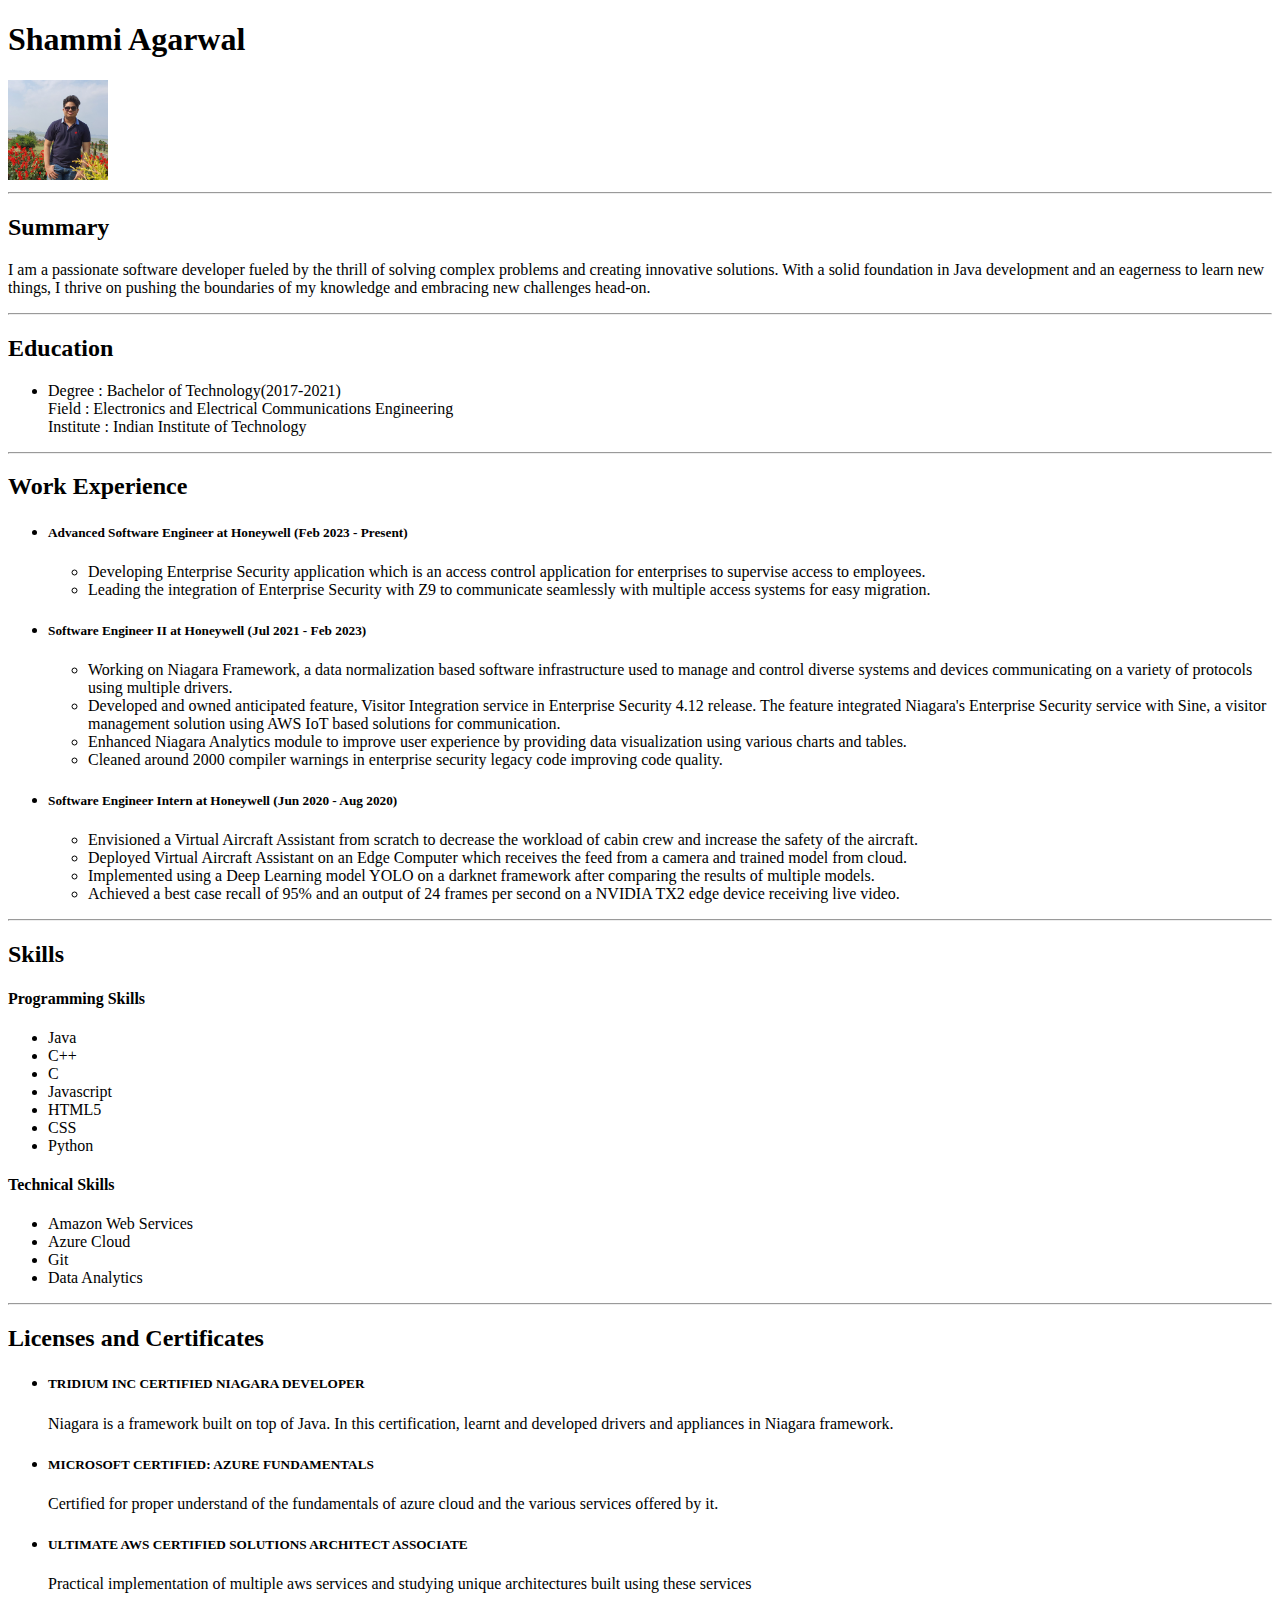
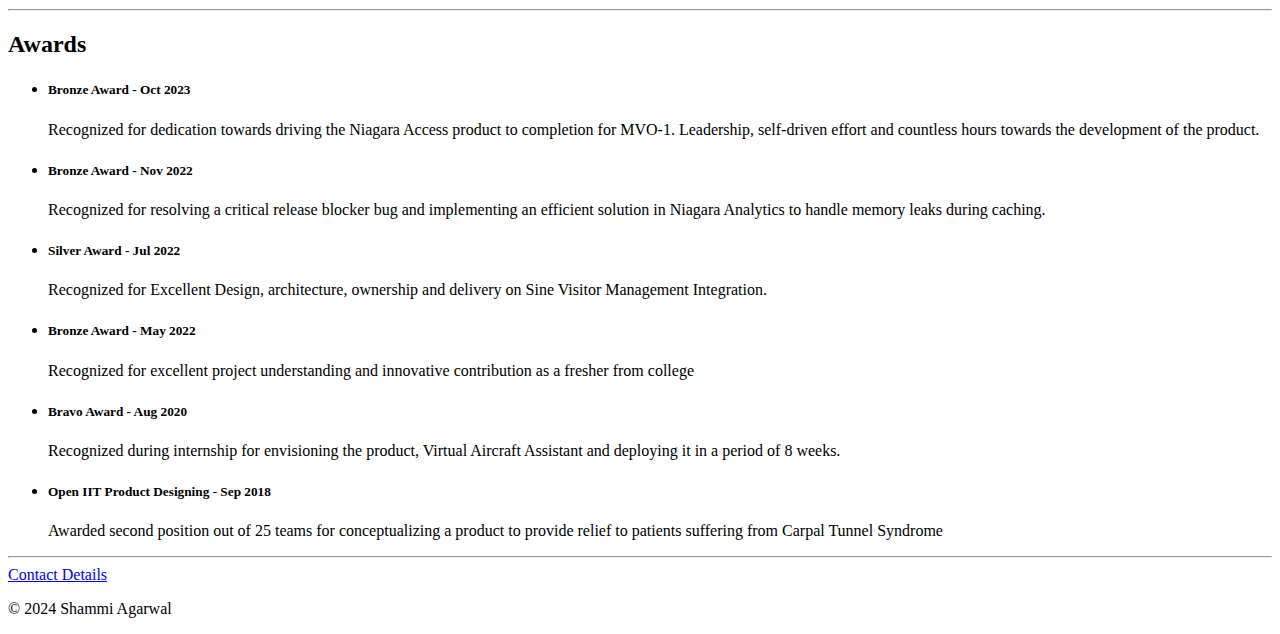
==== index.html @ 4723cfc9 "Built resume" ====
<!DOCTYPE html>
<html lang="en">
<head>
    <meta charset="UTF-8">
    <meta name="viewport" content="width=device-width, initial-scale=1.0">
    <title>My Resume</title>
</head>
<body>
    <h1>Shammi Agarwal</h1>
    <img src="./assets/images/profile.jpg" alt="profile picture" height="100">
    <hr>
    <h2>Summary</h2>
    <p>I am a passionate software developer fueled by the thrill of solving complex problems and creating innovative solutions. With a solid foundation in Java development and an eagerness to learn new things, I thrive on pushing the boundaries of my knowledge and embracing new challenges head-on.</p>
    <hr>
    <h2>Education</h2>
    <ul>
        <li>
            Degree : Bachelor of Technology(2017-2021)<br> Field : Electronics and Electrical Communications Engineering<br>
            Institute : Indian Institute of Technology
        </li>
    </ul>
    <hr>
    <h2>Work Experience</h2>
    <ul>
        <li>
            <h5>Advanced Software Engineer at Honeywell (Feb 2023 - Present)</h5>
            <ul>
                <li>Developing Enterprise Security application which is an access control application for enterprises to supervise access to employees.</li>
                <li>Leading the integration of Enterprise Security with Z9 to communicate seamlessly with multiple access systems for easy migration.</li>
            </ul>
        </li>
        <li>
            <h5>Software Engineer II at Honeywell (Jul 2021 - Feb 2023)</h5>
            <ul>
                <li>Working on Niagara Framework, a data normalization based software infrastructure used to manage and control diverse systems and
                devices communicating on a variety of protocols using multiple drivers.</li>
                <li>Developed and owned anticipated feature, Visitor Integration service in Enterprise Security 4.12 release. The feature integrated Niagara's Enterprise Security service with Sine, a visitor management solution using AWS IoT based solutions for communication.</li>
                <li>Enhanced Niagara Analytics module to improve user experience by providing data visualization using various charts and tables.</li>
                <li>Cleaned around 2000 compiler warnings in enterprise security legacy code improving code quality.</li>
            </ul>
        </li>
        <li>
            <h5>Software Engineer Intern at Honeywell (Jun 2020 - Aug 2020)</h5>
            <ul>
                <li>Envisioned a Virtual Aircraft Assistant from scratch to decrease the workload of cabin crew and increase the safety of the aircraft.</li>
                <li>Deployed Virtual Aircraft Assistant on an Edge Computer which receives the feed from a camera and trained model from cloud.</li>
                <li>Implemented using a Deep Learning model YOLO on a darknet framework after comparing the results of multiple models.</li>
                <li>Achieved a best case recall of 95% and an output of 24 frames per second on a NVIDIA TX2 edge device receiving live video.</li>
            </ul>
        </li>
    </ul>
    <hr>
    <h2>Skills</h2>
    <h4>Programming Skills</h4>
    <ul>
        <li>Java</li>
        <li>C++</li>
        <li>C</li>
        <li>Javascript</li>
        <li>HTML5</li>
        <li>CSS</li>
        <li>Python</li>
    </ul>
    <h4>Technical Skills</h4>
    <ul>
        <li>Amazon Web Services</li>
        <li>Azure Cloud</li>
        <li>Git</li>
        <li>Data Analytics</li>
    </ul>
    <hr>
    <h2>Licenses and Certificates</h2>
    <ul>
        <li>
            <h5>TRIDIUM INC CERTIFIED NIAGARA DEVELOPER</h5>
            Niagara is a framework built on top of Java. In this certification, learnt and developed drivers and appliances in Niagara framework.
        </li>
        <li>
            <h5>MICROSOFT CERTIFIED: AZURE FUNDAMENTALS</h5>
            Certified for proper understand of the fundamentals of azure cloud and the various services offered by it.
        </li>
        <li>
            <h5>ULTIMATE AWS CERTIFIED SOLUTIONS ARCHITECT ASSOCIATE</h5>
            Practical implementation of multiple aws services and studying unique architectures built using these services
        </li>
    </ul>
    <hr>
    <h2>Awards</h2>
    <ul>
        <li>
            <h5>Bronze Award - Oct 2023</h5>
            Recognized for dedication towards driving the Niagara Access product to completion for MVO-1. Leadership, self-driven effort and countless hours towards the development of the product.
        </li>
        <li>
            <h5>Bronze Award - Nov 2022</h5>
            Recognized for resolving a critical release blocker bug and implementing an efficient solution in Niagara Analytics to handle memory leaks during caching.
        </li>
        <li>
            <h5>Silver Award - Jul 2022</h5>
            Recognized for Excellent Design, architecture, ownership and delivery on Sine Visitor Management Integration.
        </li>
        <li>
            <h5>Bronze Award - May 2022</h5>
            Recognized for excellent project understanding and innovative contribution as a fresher from college
        </li>
        <li>
            <h5>Bravo Award - Aug 2020</h5>
            Recognized during internship for envisioning the product, Virtual Aircraft Assistant and deploying it in a period of 8 weeks.
        </li>
        <li>
            <h5>Open IIT Product Designing - Sep 2018</h5>
            Awarded second position out of 25 teams for conceptualizing a product to provide relief to patients suffering from Carpal Tunnel Syndrome
        </li>
    </ul>
    <hr>
    <a href="./public/contacts.html">Contact Details</a>
    <footer>
        <p>© 2024 Shammi Agarwal</p>
    </footer>
</body>
</html>
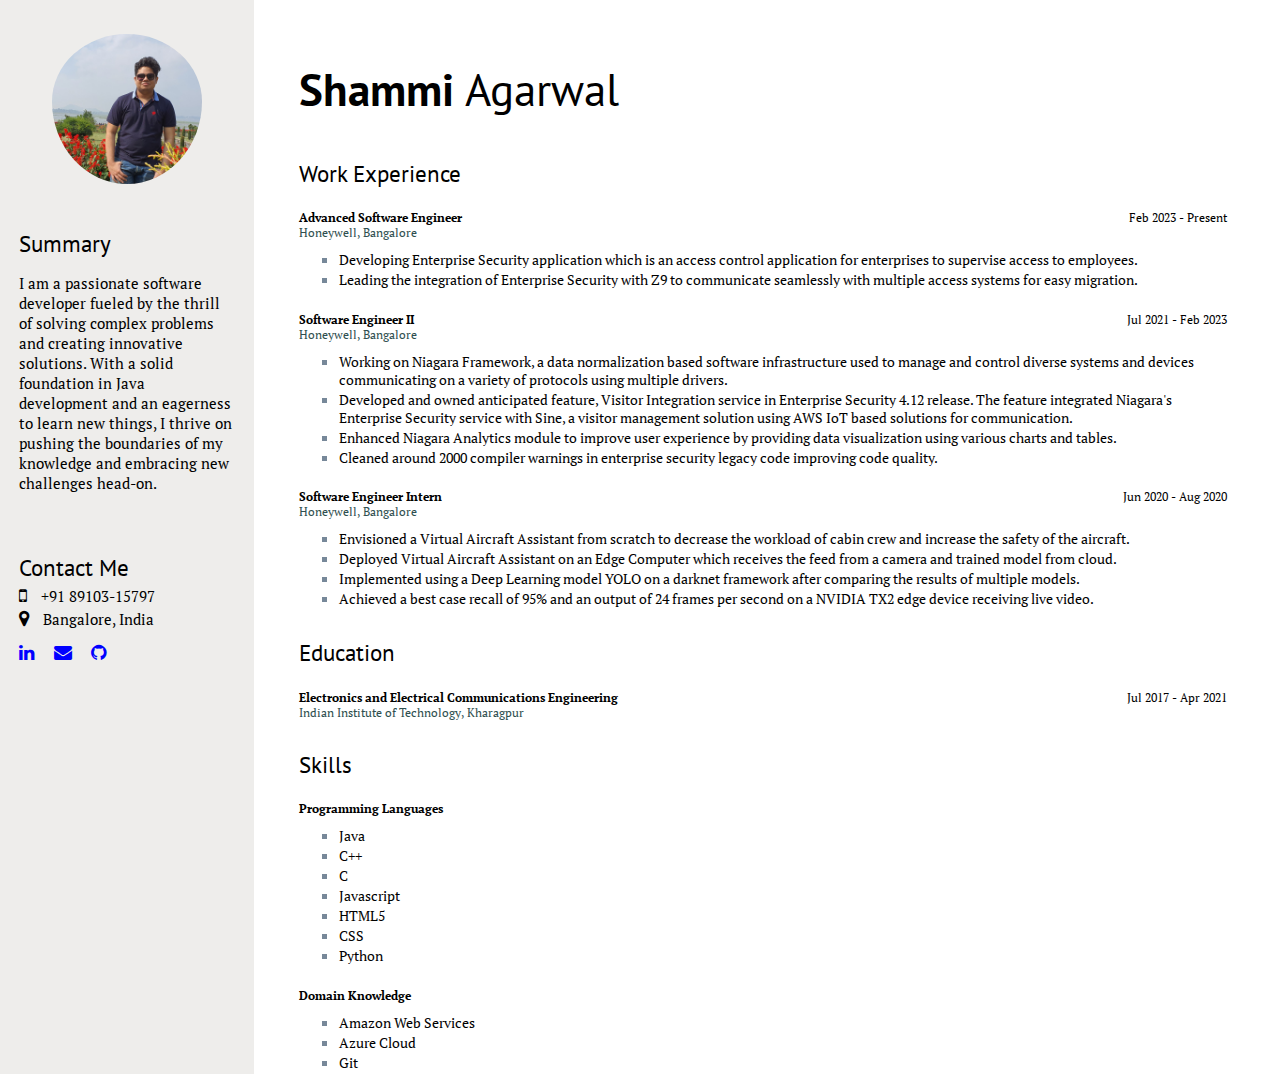
==== commit 8477e869: "Updated resume with css components" ====
--- a/index.html
+++ b/index.html
@@ -1,121 +1,310 @@
 <!DOCTYPE html>
 <html lang="en">
-<head>
-    <meta charset="UTF-8">
-    <meta name="viewport" content="width=device-width, initial-scale=1.0">
+  <head>
+    <meta charset="UTF-8" />
+    <meta name="viewport" content="width=device-width, initial-scale=1.0" />
+    <link
+      rel="stylesheet"
+      href="https://cdnjs.cloudflare.com/ajax/libs/font-awesome/4.7.0/css/font-awesome.min.css"
+    />
+    <link rel="stylesheet" href="./style/styles.css" />
+    <link rel="preconnect" href="https://fonts.googleapis.com" />
+    <link rel="preconnect" href="https://fonts.gstatic.com" crossorigin />
+    <link
+      href="https://fonts.googleapis.com/css2?family=PT+Sans&family=PT+Serif&display=swap"
+      rel="stylesheet"
+    />
     <title>My Resume</title>
-</head>
-<body>
-    <h1>Shammi Agarwal</h1>
-    <img src="./assets/images/profile.jpg" alt="profile picture" height="100">
-    <hr>
-    <h2>Summary</h2>
-    <p>I am a passionate software developer fueled by the thrill of solving complex problems and creating innovative solutions. With a solid foundation in Java development and an eagerness to learn new things, I thrive on pushing the boundaries of my knowledge and embracing new challenges head-on.</p>
-    <hr>
-    <h2>Education</h2>
-    <ul>
-        <li>
-            Degree : Bachelor of Technology(2017-2021)<br> Field : Electronics and Electrical Communications Engineering<br>
-            Institute : Indian Institute of Technology
-        </li>
-    </ul>
-    <hr>
-    <h2>Work Experience</h2>
-    <ul>
-        <li>
-            <h5>Advanced Software Engineer at Honeywell (Feb 2023 - Present)</h5>
-            <ul>
-                <li>Developing Enterprise Security application which is an access control application for enterprises to supervise access to employees.</li>
-                <li>Leading the integration of Enterprise Security with Z9 to communicate seamlessly with multiple access systems for easy migration.</li>
-            </ul>
-        </li>
-        <li>
-            <h5>Software Engineer II at Honeywell (Jul 2021 - Feb 2023)</h5>
-            <ul>
-                <li>Working on Niagara Framework, a data normalization based software infrastructure used to manage and control diverse systems and
-                devices communicating on a variety of protocols using multiple drivers.</li>
-                <li>Developed and owned anticipated feature, Visitor Integration service in Enterprise Security 4.12 release. The feature integrated Niagara's Enterprise Security service with Sine, a visitor management solution using AWS IoT based solutions for communication.</li>
-                <li>Enhanced Niagara Analytics module to improve user experience by providing data visualization using various charts and tables.</li>
-                <li>Cleaned around 2000 compiler warnings in enterprise security legacy code improving code quality.</li>
-            </ul>
-        </li>
-        <li>
-            <h5>Software Engineer Intern at Honeywell (Jun 2020 - Aug 2020)</h5>
-            <ul>
-                <li>Envisioned a Virtual Aircraft Assistant from scratch to decrease the workload of cabin crew and increase the safety of the aircraft.</li>
-                <li>Deployed Virtual Aircraft Assistant on an Edge Computer which receives the feed from a camera and trained model from cloud.</li>
-                <li>Implemented using a Deep Learning model YOLO on a darknet framework after comparing the results of multiple models.</li>
-                <li>Achieved a best case recall of 95% and an output of 24 frames per second on a NVIDIA TX2 edge device receiving live video.</li>
-            </ul>
-        </li>
-    </ul>
-    <hr>
-    <h2>Skills</h2>
-    <h4>Programming Skills</h4>
-    <ul>
-        <li>Java</li>
-        <li>C++</li>
-        <li>C</li>
-        <li>Javascript</li>
-        <li>HTML5</li>
-        <li>CSS</li>
-        <li>Python</li>
-    </ul>
-    <h4>Technical Skills</h4>
-    <ul>
-        <li>Amazon Web Services</li>
-        <li>Azure Cloud</li>
-        <li>Git</li>
-        <li>Data Analytics</li>
-    </ul>
-    <hr>
-    <h2>Licenses and Certificates</h2>
-    <ul>
-        <li>
-            <h5>TRIDIUM INC CERTIFIED NIAGARA DEVELOPER</h5>
-            Niagara is a framework built on top of Java. In this certification, learnt and developed drivers and appliances in Niagara framework.
-        </li>
-        <li>
-            <h5>MICROSOFT CERTIFIED: AZURE FUNDAMENTALS</h5>
-            Certified for proper understand of the fundamentals of azure cloud and the various services offered by it.
-        </li>
-        <li>
-            <h5>ULTIMATE AWS CERTIFIED SOLUTIONS ARCHITECT ASSOCIATE</h5>
-            Practical implementation of multiple aws services and studying unique architectures built using these services
-        </li>
-    </ul>
-    <hr>
-    <h2>Awards</h2>
-    <ul>
-        <li>
-            <h5>Bronze Award - Oct 2023</h5>
-            Recognized for dedication towards driving the Niagara Access product to completion for MVO-1. Leadership, self-driven effort and countless hours towards the development of the product.
-        </li>
-        <li>
-            <h5>Bronze Award - Nov 2022</h5>
-            Recognized for resolving a critical release blocker bug and implementing an efficient solution in Niagara Analytics to handle memory leaks during caching.
-        </li>
-        <li>
-            <h5>Silver Award - Jul 2022</h5>
-            Recognized for Excellent Design, architecture, ownership and delivery on Sine Visitor Management Integration.
-        </li>
-        <li>
-            <h5>Bronze Award - May 2022</h5>
-            Recognized for excellent project understanding and innovative contribution as a fresher from college
-        </li>
-        <li>
-            <h5>Bravo Award - Aug 2020</h5>
-            Recognized during internship for envisioning the product, Virtual Aircraft Assistant and deploying it in a period of 8 weeks.
-        </li>
-        <li>
-            <h5>Open IIT Product Designing - Sep 2018</h5>
-            Awarded second position out of 25 teams for conceptualizing a product to provide relief to patients suffering from Carpal Tunnel Syndrome
-        </li>
-    </ul>
-    <hr>
-    <a href="./public/contacts.html">Contact Details</a>
-    <footer>
-        <p>© 2024 Shammi Agarwal</p>
-    </footer>
-</body>
-</html>+  </head>
+  <body>
+    <div class="resume">
+      <div class="about-me">
+        <img src="./assets/images/profile.jpg" alt="profile picture" />
+        <div class="summary">
+          <h2>Summary</h2>
+          <p>
+            I am a passionate software developer fueled by the thrill of solving
+            complex problems and creating innovative solutions. With a solid
+            foundation in Java development and an eagerness to learn new things,
+            I thrive on pushing the boundaries of my knowledge and embracing new
+            challenges head-on.
+          </p>
+        </div>
+        <div class="contact">
+          <h2>Contact Me</h2>
+          <span>
+            <i class="fa fa-mobile"></i>
+            +91 89103-15797
+          </span>
+          <span>
+            <i class="fa fa-map-marker"></i>
+            Bangalore, India
+          </span>
+          <div>
+            <a
+              href="https://www.linkedin.com/in/shammi-agarwal-b02268188"
+              target="_blank"
+            >
+              <i class="fa fa-linkedin"></i>
+            </a>
+            <a href="mailto:shammi2k@gmail.com" target="_blank">
+              <i class="fa fa-envelope"></i>
+            </a>
+            <a href="https://github.com/Shammi2k" target="_blank">
+              <i class="fa fa-github"></i>
+            </a>
+          </div>
+        </div>
+      </div>
+      <div class="resume-main">
+        <h1><span>Shammi</span> Agarwal</h1>
+        <div class="resume-content">
+          <div class="experience">
+            <h2>Work Experience</h2>
+            <div class="bullet">
+              <div class="title">
+                <div class="first-line">
+                  <div class="name">Advanced Software Engineer</div>
+                  <div class="date">Feb 2023 - Present</div>
+                </div>
+                <div class="sub-heading">Honeywell, Bangalore</div>
+              </div>
+              <ul>
+                <li>
+                  Developing Enterprise Security application which is an access
+                  control application for enterprises to supervise access to
+                  employees.
+                </li>
+                <li>
+                  Leading the integration of Enterprise Security with Z9 to
+                  communicate seamlessly with multiple access systems for easy
+                  migration.
+                </li>
+              </ul>
+            </div>
+            <div class="bullet">
+              <div class="title">
+                <div class="first-line">
+                  <div class="name">Software Engineer II</div>
+                  <div class="date">Jul 2021 - Feb 2023</div>
+                </div>
+                <div class="sub-heading">Honeywell, Bangalore</div>
+              </div>
+              <ul>
+                <li>
+                  Working on Niagara Framework, a data normalization based
+                  software infrastructure used to manage and control diverse
+                  systems and devices communicating on a variety of protocols
+                  using multiple drivers.
+                </li>
+                <li>
+                  Developed and owned anticipated feature, Visitor Integration
+                  service in Enterprise Security 4.12 release. The feature
+                  integrated Niagara's Enterprise Security service with Sine, a
+                  visitor management solution using AWS IoT based solutions for
+                  communication.
+                </li>
+                <li>
+                  Enhanced Niagara Analytics module to improve user experience
+                  by providing data visualization using various charts and
+                  tables.
+                </li>
+                <li>
+                  Cleaned around 2000 compiler warnings in enterprise security
+                  legacy code improving code quality.
+                </li>
+              </ul>
+            </div>
+            <div class="bullet">
+              <div class="title">
+                <div class="first-line">
+                  <div class="name">Software Engineer Intern</div>
+                  <div class="date">Jun 2020 - Aug 2020</div>
+                </div>
+                <div class="sub-heading">Honeywell, Bangalore</div>
+              </div>
+              <ul>
+                <li>
+                  Envisioned a Virtual Aircraft Assistant from scratch to
+                  decrease the workload of cabin crew and increase the safety of
+                  the aircraft.
+                </li>
+                <li>
+                  Deployed Virtual Aircraft Assistant on an Edge Computer which
+                  receives the feed from a camera and trained model from cloud.
+                </li>
+                <li>
+                  Implemented using a Deep Learning model YOLO on a darknet
+                  framework after comparing the results of multiple models.
+                </li>
+                <li>
+                  Achieved a best case recall of 95% and an output of 24 frames
+                  per second on a NVIDIA TX2 edge device receiving live video.
+                </li>
+              </ul>
+            </div>
+          </div>
+          <div class="education">
+            <h2>Education</h2>
+            <div class="bullet">
+              <div class="title">
+                <div class="first-line">
+                  <div class="name">
+                    Electronics and Electrical Communications Engineering
+                  </div>
+                  <div class="date">Jul 2017 - Apr 2021</div>
+                </div>
+                <div class="sub-heading">
+                  Indian Institute of Technology, Kharagpur
+                </div>
+              </div>
+            </div>
+          </div>
+          <div class="skills">
+            <h2>Skills</h2>
+            <div class="bullet">
+              <div class="title">
+                <div class="first-line">
+                  <div class="name">Programming Languages</div>
+                </div>
+              </div>
+              <ul>
+                <li>Java</li>
+                <li>C++</li>
+                <li>C</li>
+                <li>Javascript</li>
+                <li>HTML5</li>
+                <li>CSS</li>
+                <li>Python</li>
+              </ul>
+            </div>
+            <div class="bullet">
+              <div class="title">
+                <div class="first-line">
+                  <div class="name">Domain Knowledge</div>
+                </div>
+              </div>
+              <ul>
+                <li>Amazon Web Services</li>
+                <li>Azure Cloud</li>
+                <li>Git</li>
+                <li>Data Analytics</li>
+              </ul>
+            </div>
+          </div>
+          <div class="certifications">
+            <h2>Licenses and Certificates</h2>
+            <div class="bullet">
+              <div class="title">
+                <div class="first-line">
+                  <div class="name">
+                    Tridium Inc Certified Niagara Developer
+                  </div>
+                </div>
+              </div>
+              Niagara is a framework built on top of Java. In this
+              certification, learnt and developed drivers and appliances in
+              Niagara framework.
+            </div>
+            <div class="bullet">
+              <div class="title">
+                <div class="first-line">
+                  <div class="name">
+                    Microsoft Certified: Azure Fundamentals
+                  </div>
+                </div>
+              </div>
+              Certified for proper understand of the fundamentals of azure cloud
+              and the various services offered by it.
+            </div>
+            <div class="bullet">
+              <div class="title">
+                <div class="first-line">
+                  <div class="name">
+                    Ultimate AWS Certified Solutions Architect Associate
+                  </div>
+                </div>
+              </div>
+              Practical implementation of multiple aws services and studying
+              unique architectures built using these services
+            </div>
+          </div>
+          <div class="awards">
+            <h2>Awards</h2>
+            <div class="bullet">
+              <div class="title">
+                <div class="first-line">
+                  <div class="name">Bronze Award</div>
+                  <div class="date">Oct 2023</div>
+                </div>
+                <div class="sub-heading">Honeywell, Bangalore</div>
+              </div>
+              Recognized for dedication towards driving the Niagara Access
+              product to completion for MVO-1. Leadership, self-driven effort
+              and countless hours towards the development of the product.
+            </div>
+            <div class="bullet">
+              <div class="title">
+                <div class="first-line">
+                  <div class="name">Bronze Award</div>
+                  <div class="date">Nov 2022</div>
+                </div>
+                <div class="sub-heading">Honeywell, Bangalore</div>
+              </div>
+              Recognized for resolving a critical release blocker bug and
+              implementing an efficient solution in Niagara Analytics to handle
+              memory leaks during caching.
+            </div>
+            <div class="bullet">
+              <div class="title">
+                <div class="first-line">
+                  <div class="name">Silver Award</div>
+                  <div class="date">Jul 2022</div>
+                </div>
+                <div class="sub-heading">Honeywell, Bangalore</div>
+              </div>
+              Recognized for Excellent Design, architecture, ownership and
+              delivery on Sine Visitor Management Integration.
+            </div>
+            <div class="bullet">
+              <div class="title">
+                <div class="first-line">
+                  <div class="name">Bronze Award</div>
+                  <div class="date">May 2022</div>
+                </div>
+                <div class="sub-heading">Honeywell, Bangalore</div>
+              </div>
+              Recognized for excellent project understanding and innovative
+              contribution as a fresher from college
+            </div>
+            <div class="bullet">
+              <div class="title">
+                <div class="first-line">
+                  <div class="name">Bravo Award</div>
+                  <div class="date">Aug 2020</div>
+                </div>
+                <div class="sub-heading">Honeywell, Bangalore</div>
+              </div>
+              Recognized during internship for envisioning the product, Virtual
+              Aircraft Assistant and deploying it in a period of 8 weeks.
+            </div>
+            <div class="bullet">
+              <div class="title">
+                <div class="first-line">
+                  <div class="name">Open IIT Product Designing : Silver</div>
+                  <div class="date">Sep 2018</div>
+                </div>
+                <div class="sub-heading">
+                  Indian Institute of Technology, Kharagpur
+                </div>
+              </div>
+              Awarded second position out of 25 teams for conceptualizing a
+              product to provide relief to patients suffering from Carpal Tunnel
+              Syndrome
+            </div>
+          </div>
+        </div>
+      </div>
+    </div>
+  </body>
+</html>
--- a/style/styles.css
+++ b/style/styles.css
@@ -0,0 +1,146 @@
+body {
+    margin-top: 0;
+    margin-left: 0;
+    font-family: "PT Serif", serif;
+    font-size: 1rem;
+    overflow: hidden;
+}
+
+h1 {
+    font-family: "PT Sans", sans-serif;
+    font-size: 3rem;
+    font-weight: 100;
+    padding-left: 3rem;
+    padding-top: 2rem;
+    margin-bottom: 0.7rem;
+}
+
+h1 > span {
+    font-weight: 1000;
+}
+
+.resume {
+    display: grid;
+    grid-template-columns: 1fr 4fr;
+}
+
+.about-me {
+    display: flex;
+    flex-direction: column;
+    gap: 1rem;
+    background-color: #EEEDEB;
+    padding: 1.25rem;
+}
+
+.about-me > img {
+    flex-basis: 1rem;
+    padding-top: 1rem;
+    width:10rem;
+    border-radius: 50%;
+    align-self: center;
+}
+
+h2 {
+    font-family: "PT Sans", sans-serif;
+    font-weight: 500;
+    font-size: 1.5rem;
+    margin-bottom: 0;
+    margin-top: 2rem;
+}
+
+.contact {
+    display: flex;
+    flex-direction: column;
+    gap: 0.25rem;
+}
+
+.fa {
+    font-size: 1.2rem;
+    padding-right: 0.66rem;
+}
+
+.contact > div {
+    margin-top: 0.66rem;
+    display: flex;
+    gap: 0.66rem;
+}
+
+a:link, a:visited, a:hover, a:active {
+    color: blue;
+}
+
+.resume-content {
+    overflow: scroll;
+    padding: 3rem;
+    padding-top: 0;
+    height: 100vh;
+}
+
+.name {
+    font-size: 0.8rem;
+    font-weight: 600;
+}
+
+.title {
+    font-size: 0.8rem;
+}
+
+.first-line {
+    display: flex;
+    justify-content: space-between;
+}
+
+.sub-heading {
+    color: darkslategray;
+}
+
+.bullet {
+    padding-top: 1.5rem;
+    font-size: 0.9rem;
+}
+
+.resume-content ul {
+    padding-top: 0.6rem;
+    list-style-type: square;
+    margin: 0;
+}
+
+.resume-content li::marker {
+    color: lightslategray;
+    font-size: 1rem;
+}
+
+/* Smaller devices (All other cases) */
+@media (min-width: 0px) {
+    html {
+        font-size: 9px;
+    }
+}
+
+/* Small devices (landscape phones, 576px and up) */
+@media (min-width: 576px) {
+    html {
+        font-size: 11px;
+    }
+}
+
+/* Medium devices (tablets, 768px and up) */
+@media (min-width: 768px) { 
+    html {
+        font-size: 12px;
+    }
+}
+
+/* Large devices (desktops, 992px and up) */
+@media (min-width: 992px) { 
+    html {
+        font-size: 13px;
+    }
+}
+
+/* Extra large devices (large desktops, 1200px and up) */
+@media (min-width: 1200px) { 
+    html {
+        font-size: 15px;
+    }
+}